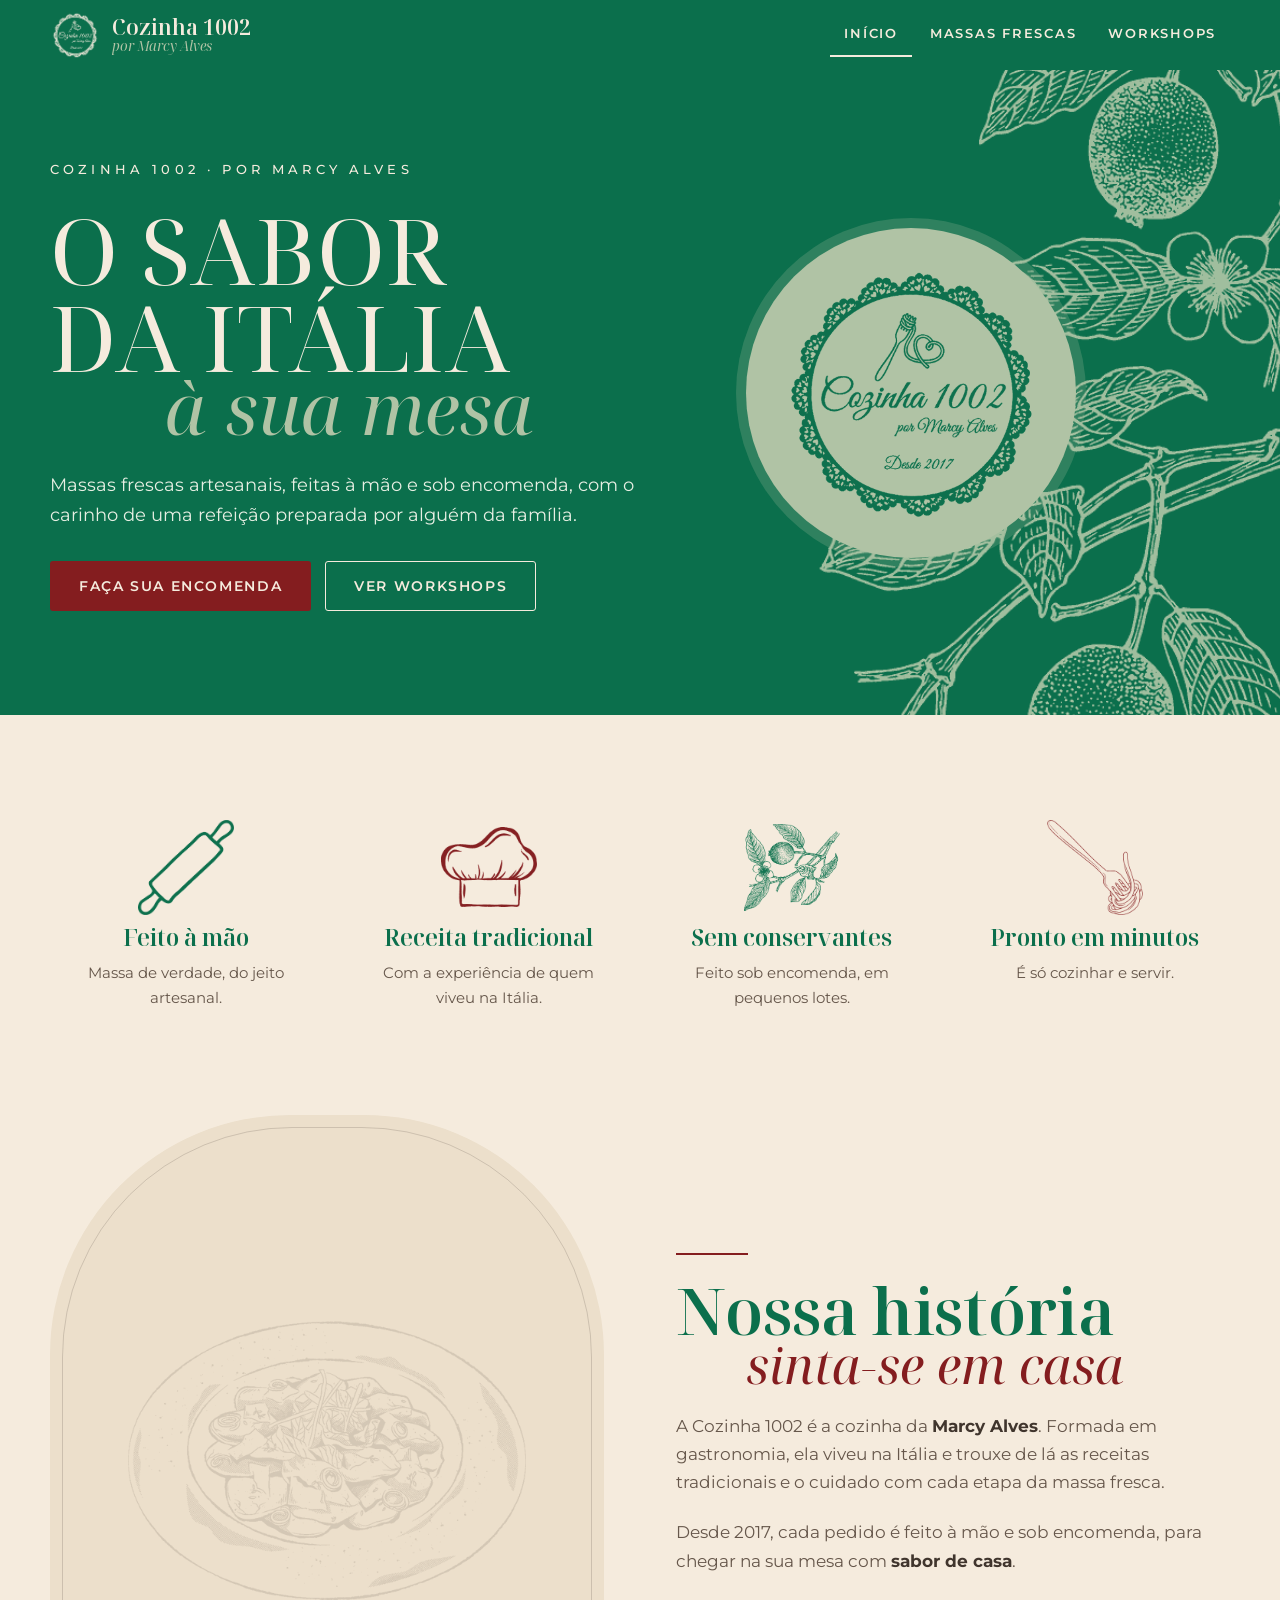
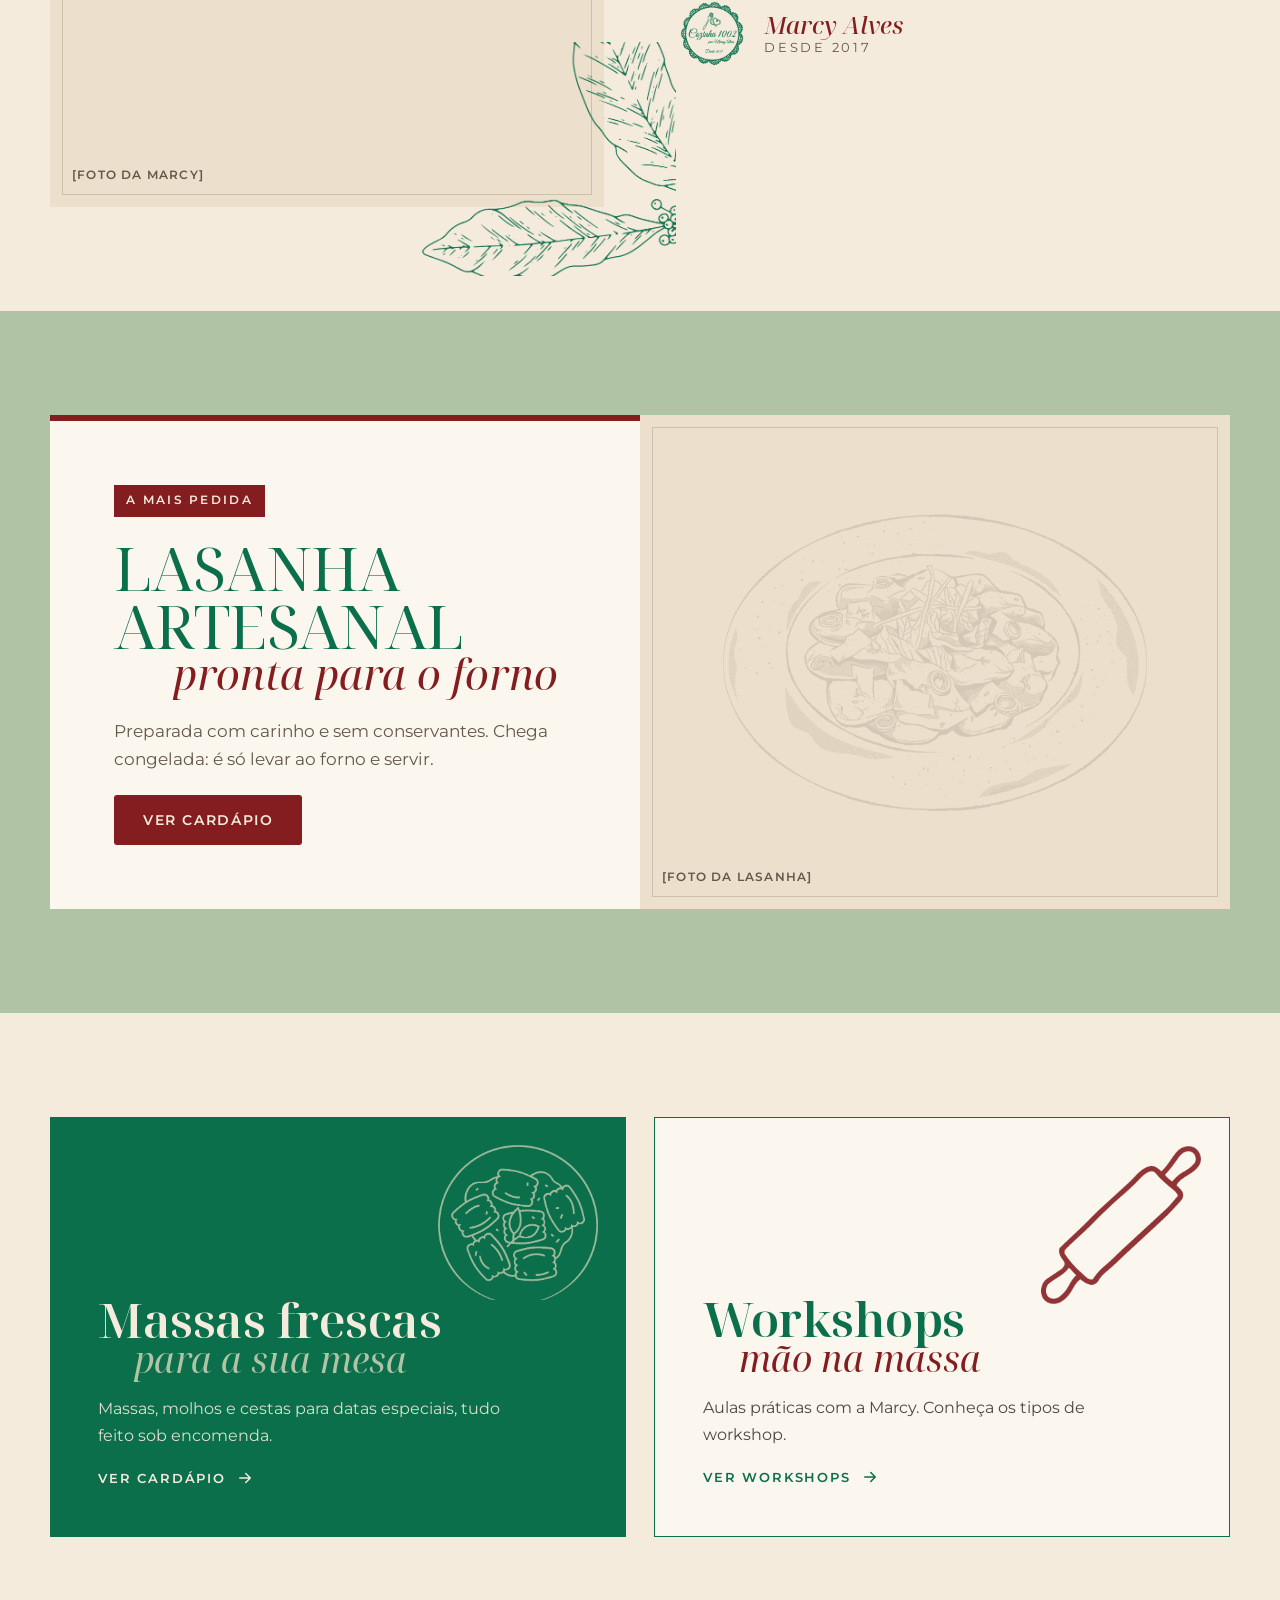
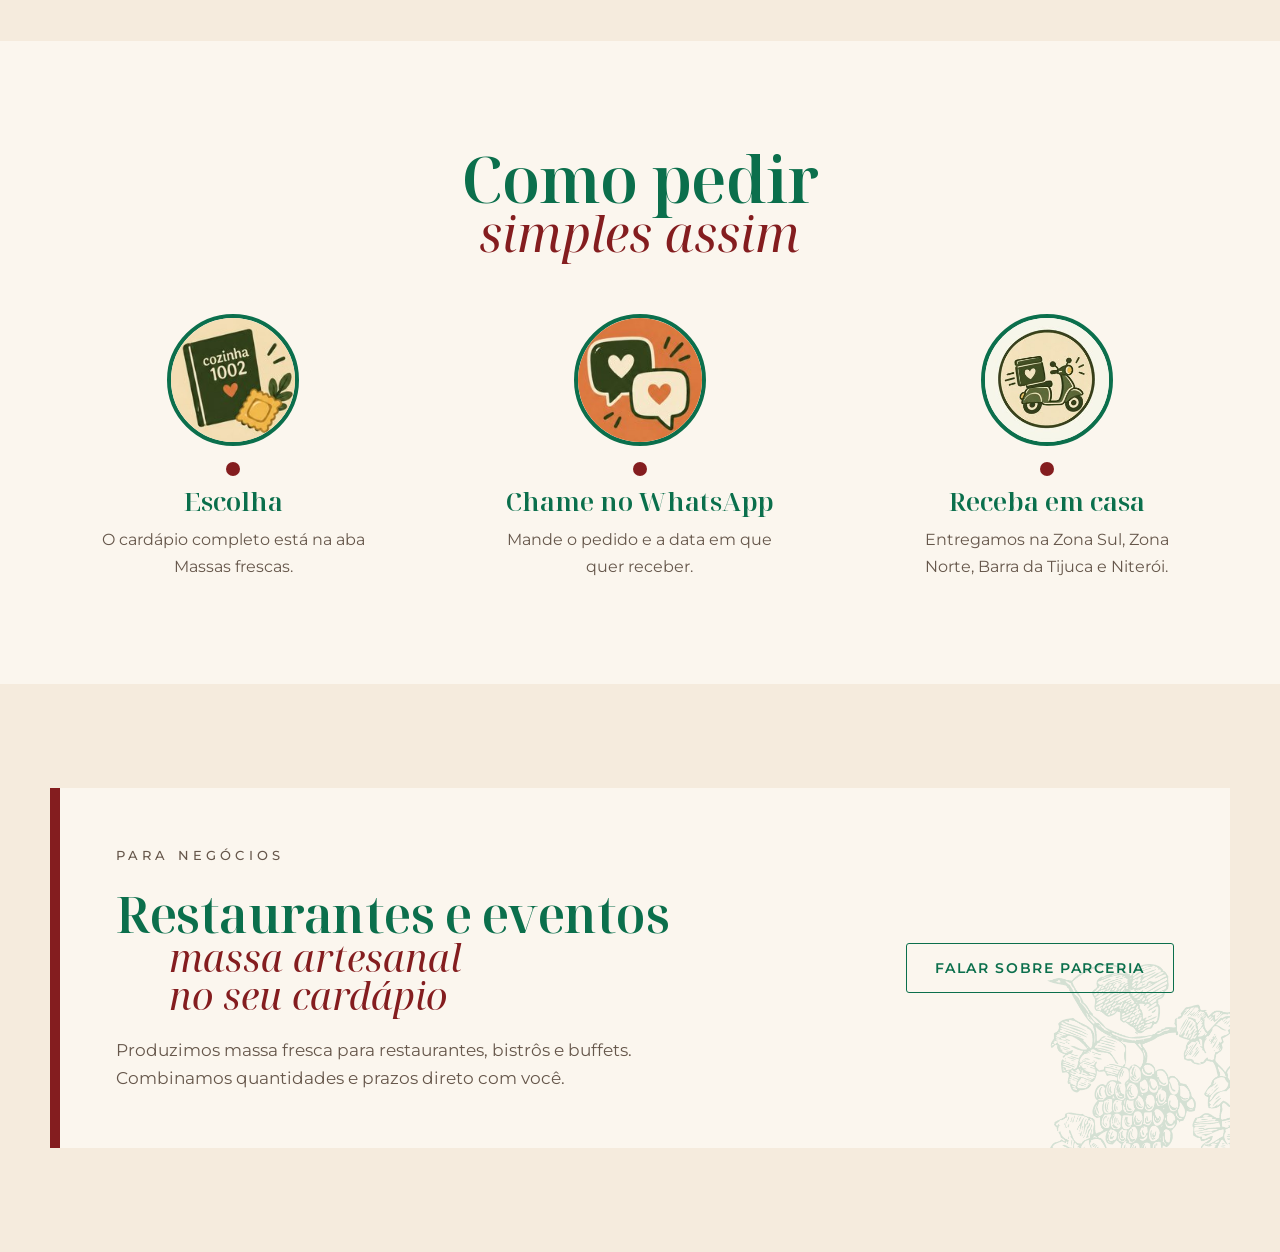
==== index.html @ 4627c017 "Site Cozinha 1002: página inicial, workshops e link para o cardápio no Canva - Página inicial com a " ====
<!doctype html>
<html lang="pt-BR">
<head>
<meta charset="utf-8">
<meta name="viewport" content="width=device-width, initial-scale=1, viewport-fit=cover">
<title>Cozinha 1002</title>
<meta name="description" content="Cozinha 1002 por Marcy Alves: massas frescas artesanais feitas à mão, sob encomenda, no Rio de Janeiro. Desde 2017.">
<link rel="preconnect" href="https://fonts.googleapis.com">
<link rel="preconnect" href="https://fonts.gstatic.com" crossorigin>
<link rel="stylesheet" href="https://fonts.googleapis.com/css2?family=Montserrat:wght@400;500;600;700&family=Noto+Serif+Display:ital,wght@0,400;0,600;0,700;1,400;1,500&display=swap">
<link rel="stylesheet" href="style.css">
</head>
<body>

<header class="topo faixa">
  <div class="miolo">
    <a class="marca" href="#inicio" aria-label="Cozinha 1002, página inicial">
      <img class="logo" src="img/logo-creme.png" alt="" width="50" height="50">
      <span class="marca-nome"><b>Cozinha 1002</b><i>por Marcy Alves</i></span>
    </a>
    <!-- ============================================================
         MASSAS FRESCAS = site publicado no Canva (abre direto, inteiro).
         O Canva não deixa esse site ser carregado dentro de outro
         (X-Frame-Options: SAMEORIGIN), então o menu leva até ele.
         Se o endereço do site do Canva mudar, troque em TODOS os links
         com class="link-cardapio" (menu, capa, lasanha e porta verde).
         No Canva, ponha um botão "Voltar ao início" apontando para cá.
         ============================================================ -->
    <nav class="menu" aria-label="Menu principal">
      <a href="#inicio">Início</a>
      <a class="link-cardapio" href="https://platypus-v4bv8j.my.canva.site/c-pia-de-card-pio-cozinha-1002-site">Massas frescas</a>
      <a href="#workshops">Workshops</a>
    </nav>
  </div>
</header>

<main>

  <!-- ===================== ABA: WORKSHOPS ===================== -->
  <section class="aba" id="workshops" aria-labelledby="titulo-workshops">
    <div class="capa capa-aba faixa">
      <span class="ilustra i-ramo-capa" aria-hidden="true"></span>
      <div class="miolo">
        <div class="capa-texto">
          <span class="sobrelinha">Cozinha 1002</span>
          <h1 id="titulo-workshops"><span class="t1">Workshops</span><span class="t2">mão na massa</span></h1>
          <p class="lead">Aulas práticas com a Marcy Alves, para aprender a fazer massa fresca de verdade. Conheça os workshops que ela oferece.</p>
        </div>
      </div>
    </div>

    <div class="secao faixa">
      <div class="miolo">
        <div class="cabeca">
          <span class="sobrelinha" style="color: var(--marrom-suave)">Workshops</span>
          <h2 class="titulo"><span class="t1">Tipos de workshop</span><span class="t2">aprenda com quem faz</span></h2>
        </div>
        <div class="tipos">
          <article class="tipo">
            <div class="foto"><span>[Foto do workshop]</span></div>
            <div class="tipo-corpo">
              <span class="tipo-num">01</span>
              <h3>[Nome do workshop]</h3>
              <p>[O que se aprende e se prepara nesse workshop]</p>
            </div>
          </article>
          <article class="tipo">
            <div class="foto"><span>[Foto do workshop]</span></div>
            <div class="tipo-corpo">
              <span class="tipo-num">02</span>
              <h3>[Nome do workshop]</h3>
              <p>[O que se aprende e se prepara nesse workshop]</p>
            </div>
          </article>
          <article class="tipo">
            <div class="foto"><span>[Foto do workshop]</span></div>
            <div class="tipo-corpo">
              <span class="tipo-num">03</span>
              <h3>[Nome do workshop]</h3>
              <p>[O que se aprende e se prepara nesse workshop]</p>
            </div>
          </article>
        </div>
      </div>
    </div>

    <div class="secao junto faixa">
      <div class="miolo">
        <div class="convite">
          <span class="ilustra i-chapeu pastel" aria-hidden="true"></span>
          <div>
            <h2 class="titulo"><span class="t1">Quer participar?</span><span class="t2">fale com a Marcy</span></h2>
            <p>Pergunte sobre o workshop que mais te interessa e as próximas datas.</p>
          </div>
          <div class="botoes"><a class="botao botao-vermelho" href="https://wa.me/5521966134875" target="_blank" rel="noopener">Chamar no WhatsApp</a></div>
        </div>
      </div>
    </div>
  </section>

  <!-- ===================== ABA: INÍCIO (padrão) ===================== -->
  <div id="inicio">
    <section class="capa faixa">
      <span class="ilustra i-ramo-capa" aria-hidden="true"></span>
      <div class="miolo">
        <div class="capa-texto">
          <span class="sobrelinha">Cozinha 1002 · por Marcy Alves</span>
          <h1><span class="t1">O sabor da Itália</span><span class="t2">à sua mesa</span></h1>
          <p class="lead">Massas frescas artesanais, feitas à mão e sob encomenda, com o carinho de uma refeição preparada por alguém da família.</p>
          <div class="botoes">
            <a class="botao botao-vermelho link-cardapio" href="https://platypus-v4bv8j.my.canva.site/c-pia-de-card-pio-cozinha-1002-site">Faça sua encomenda</a>
            <a class="botao botao-claro" href="#workshops">Ver workshops</a>
          </div>
        </div>
        <div class="medalha">
          <img class="logo" src="img/logo-verde.png" alt="Logo Cozinha 1002 por Marcy Alves, desde 2017" width="420" height="420">
        </div>
      </div>
    </section>

    <section class="secao faixa" aria-label="O que nos define">
      <div class="miolo">
        <ul class="valores">
          <li><span class="ilustra i-rolo" aria-hidden="true"></span><h3>Feito à mão</h3><p>Massa de verdade, do jeito artesanal.</p></li>
          <li><span class="ilustra i-chapeu" aria-hidden="true"></span><h3>Receita tradicional</h3><p>Com a experiência de quem viveu na Itália.</p></li>
          <li><span class="ilustra i-ramo" aria-hidden="true"></span><h3>Sem conservantes</h3><p>Feito sob encomenda, em pequenos lotes.</p></li>
          <li><span class="ilustra i-garfo" aria-hidden="true"></span><h3>Pronto em minutos</h3><p>É só cozinhar e servir.</p></li>
        </ul>
      </div>
    </section>

    <section class="secao junto faixa" aria-labelledby="titulo-historia">
      <div class="miolo">
        <div class="dupla">
          <div class="historia-foto">
            <div class="foto"><span>[Foto da Marcy]</span></div>
            <span class="ilustra i-folhas" aria-hidden="true"></span>
          </div>
          <div class="texto">
            <hr class="fio">
            <h2 class="titulo" id="titulo-historia"><span class="t1">Nossa história</span><span class="t2">sinta-se em casa</span></h2>
            <p>A Cozinha 1002 é a cozinha da <strong>Marcy Alves</strong>. Formada em gastronomia, ela viveu na Itália e trouxe de lá as receitas tradicionais e o cuidado com cada etapa da massa fresca.</p>
            <p>Desde 2017, cada pedido é feito à mão e sob encomenda, para chegar na sua mesa com <strong>sabor de casa</strong>.</p>
            <div class="assinatura-marcy">
              <img class="logo" src="img/logo-verde.png" alt="" width="72" height="72">
              <span><b>Marcy Alves</b><small>Desde 2017</small></span>
            </div>
          </div>
        </div>
      </div>
    </section>

    <section class="secao pastel faixa" aria-labelledby="titulo-lasanha">
      <div class="miolo">
        <div class="lasanha">
          <div class="texto">
            <span class="selo">A mais pedida</span>
            <h2 class="titulo" id="titulo-lasanha"><span class="t1">Lasanha artesanal</span><span class="t2">pronta para o forno</span></h2>
            <p>Preparada com carinho e sem conservantes. Chega congelada: é só levar ao forno e servir.</p>
            <a class="botao botao-vermelho link-cardapio" href="https://platypus-v4bv8j.my.canva.site/c-pia-de-card-pio-cozinha-1002-site">Ver cardápio</a>
          </div>
          <div class="foto"><span>[Foto da lasanha]</span></div>
        </div>
      </div>
    </section>

    <section class="secao faixa" aria-label="Encomendas e workshops">
      <div class="miolo">
        <div class="portas">
          <a class="porta verde link-cardapio" href="https://platypus-v4bv8j.my.canva.site/c-pia-de-card-pio-cozinha-1002-site">
            <span class="ilustra i-ravioli" aria-hidden="true"></span>
            <h2 class="titulo"><span class="t1">Massas frescas</span><span class="t2">para a sua mesa</span></h2>
            <p>Massas, molhos e cestas para datas especiais, tudo feito sob encomenda.</p>
            <span class="seta">Ver cardápio <svg viewBox="0 0 24 24" fill="none" stroke="currentColor" stroke-width="2" stroke-linecap="round" stroke-linejoin="round" aria-hidden="true"><path d="M5 12h14M13 6l6 6-6 6"/></svg></span>
          </a>
          <a class="porta clara" href="#workshops">
            <span class="ilustra i-rolo vermelho" aria-hidden="true"></span>
            <h2 class="titulo"><span class="t1">Workshops</span><span class="t2">mão na massa</span></h2>
            <p>Aulas práticas com a Marcy. Conheça os tipos de workshop.</p>
            <span class="seta" style="color: var(--verde)">Ver workshops <svg viewBox="0 0 24 24" fill="none" stroke="currentColor" stroke-width="2" stroke-linecap="round" stroke-linejoin="round" aria-hidden="true"><path d="M5 12h14M13 6l6 6-6 6"/></svg></span>
          </a>
        </div>
      </div>
    </section>

    <section class="secao papel faixa" aria-labelledby="titulo-pedir">
      <div class="miolo">
        <div class="cabeca centro">
          <h2 class="titulo centro" id="titulo-pedir"><span class="t1">Como pedir</span><span class="t2">simples assim</span></h2>
        </div>
        <ol class="passos">
          <li>
            <span class="icone"><img src="img/icone-cardapio.jpg" alt=""></span>
            <span class="ponto" aria-hidden="true"></span>
            <h3>Escolha</h3>
            <p>O cardápio completo está na aba Massas frescas.</p>
          </li>
          <li>
            <span class="icone"><img src="img/icone-conversa.jpg" alt=""></span>
            <span class="ponto" aria-hidden="true"></span>
            <h3>Chame no WhatsApp</h3>
            <p>Mande o pedido e a data em que quer receber.</p>
          </li>
          <li>
            <span class="icone"><img src="img/icone-delivery.jpg" alt=""></span>
            <span class="ponto" aria-hidden="true"></span>
            <h3>Receba em casa</h3>
            <p>Entregamos na Zona Sul, Zona Norte, Barra da Tijuca e Niterói.</p>
          </li>
        </ol>
      </div>
    </section>

    <section class="secao faixa" aria-labelledby="titulo-negocios">
      <div class="miolo">
        <div class="negocios">
          <span class="ilustra i-uvas" aria-hidden="true"></span>
          <div class="texto">
            <span class="sobrelinha" style="color: var(--marrom-suave)">Para negócios</span>
            <h2 class="titulo" id="titulo-negocios"><span class="t1">Restaurantes e eventos</span><span class="t2">massa artesanal no seu cardápio</span></h2>
            <p>Produzimos massa fresca para restaurantes, bistrôs e buffets. Combinamos quantidades e prazos direto com você.</p>
          </div>
          <div class="botoes"><a class="botao botao-verde" href="https://wa.me/5521966134875" target="_blank" rel="noopener">Falar sobre parceria</a></div>
        </div>
      </div>
    </section>
  </div>

</main>

</body>
</html>
---- style.css ----
/* Cozinha 1002 · HTML + CSS puro, seguindo o Brandbook (manual da marca)
   Cores: verde principal, creme neutro, vermelho, verde acinzentado pastel, marrom.
   Tipos: Noto Serif Display (títulos), Noto Serif Display Itálico (subtítulos), Montserrat (textos).
   Layout: faixas de largura total; ilustrações botânicas do manual como ornamento; abas por :target (sem JS). */
:root {
  --verde: #0b6f4c;
  --verde-escuro: #085d40;
  --creme: #f5ebdd;
  --vermelho: #841d1f;
  --vermelho-escuro: #6a1618;
  --pastel: #b0c3a5;
  --marrom: #40352d;

  --papel: #fbf6ee;
  --creme-2: #ecdfcb;
  --marrom-suave: #66574b;
  --linha: #dccdb6;

  --titulo: "Noto Serif Display", "Playfair Display", Georgia, "Times New Roman", serif;
  --texto: "Montserrat", "Lato", "Open Sans", system-ui, -apple-system, "Segoe UI", sans-serif;

  --largura: 1180px;
  color-scheme: light;
}

* { box-sizing: border-box; }
html { scroll-behavior: smooth; }
body {
  margin: 0;
  background: var(--creme);
  color: var(--marrom);
  font-family: var(--texto);
  font-size: 16.5px;
  line-height: 1.7;
  overflow-x: hidden;
}
img { max-width: 100%; display: block; }
a { color: inherit; }
:focus-visible { outline: 3px solid var(--vermelho); outline-offset: 3px; }
.verde :focus-visible, .capa :focus-visible, .rodape :focus-visible, .topo :focus-visible { outline-color: var(--creme); }

.faixa {
  position: relative;
  padding-left: max(16px, env(safe-area-inset-left, 0px));
  padding-right: max(16px, env(safe-area-inset-right, 0px));
}
.miolo { position: relative; max-width: var(--largura); margin-inline: auto; }
p { margin: 0; }
h1, h2, h3 { margin: 0; font-family: var(--titulo); font-weight: 600; line-height: 1.05; text-wrap: balance; }

/* ---------- Ilustrações do manual (PNG nas cores da marca) ---------- */
.ilustra { display: block; pointer-events: none; background: var(--img) center / contain no-repeat; }
.i-ramo-capa { --img: url("img/ramo-capa-pastel.png"); aspect-ratio: 900 / 1170; }
.i-ramo { --img: url("img/ramo-verde.png"); aspect-ratio: 700 / 634; }
.i-ramo.vermelho { --img: url("img/ramo-vermelho.png"); }
.i-folhas { --img: url("img/folhas-verde.png"); aspect-ratio: 560 / 515; }
.i-ravioli { --img: url("img/ravioli-pastel.png"); aspect-ratio: 460 / 445; }
.i-ravioli.verde { --img: url("img/ravioli-verde.png"); }
.i-uvas { --img: url("img/uvas-verde.png"); aspect-ratio: 600 / 611; }
.i-rolo { --img: url("img/rolo-verde.png"); aspect-ratio: 450 / 445; }
.i-rolo.vermelho { --img: url("img/rolo-vermelho.png"); }
.i-chapeu { --img: url("img/chapeu-vermelho.png"); aspect-ratio: 500 / 416; }
.i-chapeu.pastel { --img: url("img/chapeu-pastel.png"); }
.i-garfo { --img: url("img/garfo-vermelho.png"); aspect-ratio: 500 / 495; }
img.logo { height: auto; }

/* ---------- Tipografia da marca ---------- */
.sobrelinha {
  font-family: var(--texto); font-weight: 500; font-size: 13px;
  letter-spacing: 0.32em; text-transform: uppercase;
}
.titulo { display: grid; justify-items: start; }
.titulo .t1 { font-size: clamp(38px, 5.4vw, 64px); letter-spacing: -0.01em; color: var(--verde); }
.titulo .t2 {
  font-style: italic; font-weight: 400; font-size: clamp(30px, 4.2vw, 50px);
  color: var(--vermelho); line-height: 1; margin-top: -0.08em; padding-left: 1.4em;
}
.titulo.centro { justify-items: center; text-align: center; }
.titulo.centro .t2 { padding-left: 0; }
.fio { width: 72px; height: 2px; background: var(--vermelho); border: 0; margin: 0; }

/* ---------- Botões ---------- */
.botoes { display: flex; flex-wrap: wrap; gap: 14px; align-items: center; }
.botao {
  display: inline-flex; align-items: center; justify-content: center; gap: 10px;
  min-height: 50px; padding: 12px 28px; border-radius: 3px;
  font-family: var(--texto); font-weight: 600; font-size: 13.5px;
  letter-spacing: 0.12em; text-transform: uppercase; text-decoration: none;
  border: 1.5px solid transparent; transition: background .2s, color .2s, border-color .2s;
}
.botao svg { width: 18px; height: 18px; flex: none; }
.botao-vermelho { background: var(--vermelho); color: var(--creme); }
.botao-vermelho:hover { background: var(--vermelho-escuro); }
.botao-claro { border-color: var(--creme); color: var(--creme); }
.botao-claro:hover { background: var(--creme); color: var(--verde); }
.botao-verde { border-color: var(--verde); color: var(--verde); }
.botao-verde:hover { background: var(--verde); color: var(--creme); }

/* ---------- Cabeçalho ---------- */
body::before {
  content: ""; position: fixed; inset: 0 0 auto;
  height: env(safe-area-inset-top, 0px); z-index: 10; background: var(--verde);
}
.topo { position: sticky; top: env(safe-area-inset-top, 0px); z-index: 9; background: var(--verde); color: var(--creme); }
.topo .miolo {
  display: flex; align-items: center; justify-content: space-between;
  gap: 10px 24px; flex-wrap: wrap; padding-block: 10px;
}
.marca { display: flex; align-items: center; gap: 12px; text-decoration: none; }
.marca .logo { width: 50px; }
.marca-nome { display: grid; line-height: 1.1; }
.marca-nome b { font-family: var(--titulo); font-weight: 600; font-size: 21px; }
.marca-nome i { font-family: var(--titulo); font-size: 13.5px; color: var(--pastel); }
.menu { display: flex; flex-wrap: wrap; gap: 4px; }
.menu a {
  text-decoration: none; font-weight: 600; font-size: 12.5px; letter-spacing: 0.14em; text-transform: uppercase;
  padding: 10px 14px; min-height: 44px; display: inline-flex; align-items: center;
  border-bottom: 2px solid transparent; transition: border-color .2s, color .2s;
}
.menu a:hover { border-bottom-color: var(--pastel); }
body:not(:has(.aba:target)) .menu a[href="#inicio"],
body:has(#workshops:target) .menu a[href="#workshops"] { border-bottom-color: var(--creme); }

/* ---------- Abas (CSS puro) ---------- */
.aba { display: none; scroll-margin-top: 130px; }
.aba:target { display: block; animation: entra .5s ease both; }
.aba:target ~ #inicio { display: none; }
#inicio { scroll-margin-top: 130px; }
@keyframes entra { from { opacity: .3; } to { opacity: 1; } }

/* ---------- Capa (topo verde) ---------- */
.capa { background: var(--verde); color: var(--creme); overflow: hidden; }
.capa .i-ramo-capa {
  position: absolute; width: min(46vw, 560px);
  right: max(-80px, -6vw); top: -40px; opacity: .95;
}
.capa .miolo { padding-block: 88px 104px; }
.capa-texto { position: relative; z-index: 1; display: grid; gap: 26px; justify-items: start; max-width: 620px; }
.capa .sobrelinha { color: var(--creme); }
.capa h1 { display: grid; justify-items: start; }
.capa h1 .t1 {
  font-weight: 400; text-transform: uppercase; letter-spacing: 0.01em;
  font-size: clamp(44px, 7.2vw, 92px); line-height: .95; color: var(--creme);
}
.capa h1 .t2 {
  font-style: italic; font-weight: 400; font-size: clamp(36px, 5.6vw, 72px); line-height: 1;
  color: var(--pastel); padding-left: 1.6em; margin-top: -0.12em;
}
.capa .lead { font-size: 17.5px; color: #e7efe3; max-width: 34em; }
.capa .botoes { margin-top: 6px; }

.medalha {
  position: absolute; z-index: 1; right: clamp(40px, 12vw, 190px); top: 50%; translate: 0 -50%;
  width: clamp(220px, 26vw, 330px); aspect-ratio: 1; border-radius: 50%;
  background: var(--pastel); display: grid; place-items: center;
  box-shadow: 0 0 0 10px rgba(176, 195, 165, .22);
}
.medalha .logo { width: 84%; }

.capa-aba .miolo { padding-block: 72px 80px; }
.capa-aba h1 .t1 { font-size: clamp(44px, 7vw, 84px); }
.chips { display: flex; flex-wrap: wrap; gap: 10px; }
.chips span {
  border: 1px solid var(--pastel); color: var(--creme); border-radius: 999px;
  padding: 6px 16px; font-size: 14px; font-weight: 500;
}

/* ---------- Seções ---------- */
.secao .miolo { padding-block: 104px; }
.secao.junto .miolo { padding-top: 0; }
.secao.papel { background: var(--papel); }
.secao.pastel { background: var(--pastel); }
.cabeca { display: grid; gap: 18px; justify-items: start; margin-bottom: 56px; max-width: 46em; }
.cabeca.centro { justify-items: center; text-align: center; margin-inline: auto; }
.cabeca p { color: var(--marrom-suave); font-size: 17px; }

.dupla { display: grid; grid-template-columns: minmax(0, 1fr) minmax(0, 1fr); gap: 72px; align-items: center; }
.texto { display: grid; gap: 22px; justify-items: start; }
.texto > p { color: var(--marrom-suave); max-width: 33em; }
.texto > p strong { color: var(--marrom); font-weight: 700; }

/* Valores */
.valores { list-style: none; margin: 0; padding: 0; display: grid; grid-template-columns: repeat(4, minmax(0, 1fr)); gap: 32px; }
.valores li { display: grid; gap: 10px; justify-items: center; text-align: center; align-content: start; }
.valores .ilustra { width: 96px; height: 96px; }
.valores h3 { font-size: 23px; color: var(--verde); }
.valores p { color: var(--marrom-suave); font-size: 15px; max-width: 16em; }

/* Fotos: espaços reservados com o prato do manual ao fundo */
.foto {
  position: relative; overflow: hidden; background: var(--creme-2);
  aspect-ratio: 4 / 5; max-width: 100%;
  display: flex; align-items: flex-end; justify-content: flex-start;
}
.foto::before {
  content: ""; position: absolute; inset: 18% 14%; opacity: .14;
  background: url("img/prato-marrom.png") center / contain no-repeat;
}
.foto::after { content: ""; position: absolute; inset: 12px; border: 1px solid rgba(64, 53, 45, .18); pointer-events: none; }
.foto span {
  position: relative; margin: 22px; font-size: 12px; font-weight: 600; letter-spacing: .1em; text-transform: uppercase;
  color: var(--marrom-suave);
}
.foto.larga { aspect-ratio: 4 / 3; }
.foto.quadrada { aspect-ratio: 1 / 1; }

/* Nossa história */
.historia-foto { position: relative; }
.historia-foto .foto { border-radius: 240px 240px 0 0; }
.historia-foto .foto::after { border-radius: 230px 230px 0 0; }
.historia-foto .i-folhas { position: absolute; width: 46%; right: -13%; bottom: -10%; }
.assinatura-marcy { display: flex; align-items: center; gap: 16px; }
.assinatura-marcy .logo { width: 72px; }
.assinatura-marcy span { display: grid; line-height: 1.3; }
.assinatura-marcy b { font-family: var(--titulo); font-style: italic; font-weight: 500; font-size: 24px; color: var(--vermelho); }
.assinatura-marcy small { font-size: 12.5px; letter-spacing: .22em; text-transform: uppercase; color: var(--marrom-suave); }

/* Lasanha: bloco no estilo do post do manual */
.lasanha { display: grid; grid-template-columns: minmax(0, 1fr) minmax(0, 1fr); background: var(--papel); }
.lasanha .texto { padding: clamp(32px, 5vw, 64px); align-content: center; border-top: 6px solid var(--vermelho); }
.lasanha .titulo .t1 { text-transform: uppercase; font-weight: 400; font-size: clamp(38px, 5vw, 60px); line-height: .98; }
.lasanha .titulo .t2 { font-size: clamp(28px, 3.4vw, 42px); }
.lasanha .foto { aspect-ratio: auto; min-height: 380px; height: 100%; }
.selo {
  display: inline-block; background: var(--vermelho); color: var(--creme);
  font-size: 11.5px; font-weight: 600; letter-spacing: .2em; text-transform: uppercase; padding: 6px 12px;
}

/* Duas portas */
.portas { display: grid; grid-template-columns: minmax(0, 1fr) minmax(0, 1fr); gap: 28px; }
.porta {
  position: relative; overflow: hidden; text-decoration: none; min-height: 420px;
  padding: clamp(32px, 4vw, 48px); display: flex; flex-direction: column; justify-content: flex-end; gap: 18px;
  transition: transform .3s;
}
.porta:hover { transform: translateY(-4px); }
.porta .ilustra { position: absolute; top: 28px; right: 28px; width: 32%; max-width: 160px; opacity: .9; }
.porta > :not(.ilustra) { position: relative; }
.porta.verde { background: var(--verde); color: var(--creme); }
.porta.verde .titulo .t1 { color: var(--creme); }
.porta.verde .titulo .t2 { color: var(--pastel); }
.porta.clara { background: var(--papel); border: 1.5px solid var(--verde); }
.porta .titulo .t1 { font-size: clamp(34px, 4vw, 48px); }
.porta .titulo .t2 { font-size: clamp(26px, 3vw, 36px); padding-left: 1em; }
.porta p { max-width: 26em; font-size: 15.5px; opacity: .9; }
.porta .seta {
  display: inline-flex; align-items: center; gap: 10px; font-size: 13px; font-weight: 600;
  letter-spacing: .14em; text-transform: uppercase;
}
.porta .seta svg { width: 18px; height: 18px; transition: translate .25s; }
.porta:hover .seta svg { translate: 6px 0; }

/* Como pedir: linha com pontos vermelhos e ícones dos destaques */
.passos {
  list-style: none; margin: 0; padding: 0; position: relative;
  display: grid; grid-template-columns: repeat(3, minmax(0, 1fr)); gap: 40px;
}
.passos::before {
  content: ""; position: absolute; left: 16.6%; right: 16.6%; top: 66px; height: 1px; background: var(--marrom);
}
.passos li { position: relative; display: grid; gap: 12px; justify-items: center; text-align: center; }
.passos .icone {
  width: 132px; height: 132px; border-radius: 50%; overflow: hidden;
  border: 4px solid var(--verde); background: var(--papel);
}
.passos .icone img { width: 100%; height: 100%; object-fit: cover; }
.passos .ponto { width: 14px; height: 14px; border-radius: 50%; background: var(--vermelho); margin-top: 4px; }
.passos h3 { font-size: 26px; color: var(--verde); }
.passos p { color: var(--marrom-suave); font-size: 15.5px; max-width: 19em; }

/* Negócios */
.negocios {
  display: grid; grid-template-columns: minmax(0, 1.4fr) minmax(0, 1fr); gap: 40px; align-items: center;
  background: var(--papel); border-left: 10px solid var(--vermelho); padding: clamp(28px, 5vw, 56px);
  position: relative; overflow: hidden;
}
.negocios .i-uvas { position: absolute; width: 220px; right: -30px; bottom: -40px; opacity: .16; }
.negocios .botoes { position: relative; justify-content: flex-end; }
.negocios .titulo .t1 { font-size: clamp(34px, 4.2vw, 50px); }
.negocios .titulo .t2 { font-size: clamp(26px, 3.2vw, 38px); }

/* ---------- Cardápio ---------- */
.cardapio {
  position: relative; background: var(--papel); padding: clamp(28px, 6vw, 72px);
  display: grid; grid-template-columns: minmax(0, 1fr) minmax(0, 1fr); gap: 56px 80px;
  outline: 1px solid var(--linha); outline-offset: -14px;
}
.cardapio-topo { grid-column: 1 / -1; display: grid; gap: 14px; justify-items: center; text-align: center; }
.cardapio-topo .logo { width: 96px; }
.cardapio-topo .sobrelinha { color: var(--marrom-suave); font-size: 12px; }
.grupo { display: grid; gap: 24px; align-content: start; }
.grupo h3 {
  font-style: italic; font-weight: 400; font-size: 34px; color: var(--vermelho);
  display: flex; align-items: center; gap: 16px;
}
.grupo h3::after { content: ""; flex: 1; height: 1px; background: var(--vermelho); opacity: .5; }
.prato { display: grid; gap: 4px; }
.prato-linha { display: flex; align-items: baseline; gap: 10px; }
.prato-nome { font-family: var(--titulo); font-weight: 600; font-size: 21px; color: var(--verde); }
.prato .pontos { flex: 1; min-width: 24px; border-bottom: 2px dotted var(--pastel); translate: 0 -5px; }
.prato-preco { font-weight: 600; font-variant-numeric: tabular-nums; white-space: nowrap; }
.prato p { color: var(--marrom-suave); font-size: 14.5px; }
.prato .selo { justify-self: start; font-size: 10.5px; padding: 4px 9px; margin-bottom: 2px; }
.cardapio .i-ramo { position: absolute; width: 150px; top: 24px; right: 24px; opacity: .85; }
.cardapio .i-ravioli { position: absolute; width: 120px; left: 30px; top: 34px; opacity: .25; }

.galeria { display: grid; grid-template-columns: 1.4fr 1fr 1fr; gap: 20px; }
.galeria .foto { aspect-ratio: 4 / 5; }

/* ---------- Workshops ---------- */
.tipos { display: grid; grid-template-columns: repeat(3, minmax(0, 1fr)); gap: 28px; }
.tipo { background: var(--papel); display: grid; align-content: start; border-bottom: 4px solid var(--verde); }
.tipo .foto { aspect-ratio: 4 / 3; }
.tipo-corpo { padding: 26px 26px 30px; display: grid; gap: 10px; }
.tipo-num { font-family: var(--titulo); font-style: italic; font-size: 30px; line-height: 1; color: var(--vermelho); }
.tipo h3 { font-size: 26px; color: var(--verde); }
.tipo p { color: var(--marrom-suave); font-size: 15px; }

.convite {
  display: grid; grid-template-columns: auto minmax(0, 1fr) auto; gap: 40px; align-items: center;
  background: var(--verde); color: var(--creme); padding: clamp(28px, 5vw, 56px);
}
.convite .i-chapeu { width: 120px; }
.convite .titulo .t1 { color: var(--creme); font-size: clamp(32px, 4vw, 46px); }
.convite .titulo .t2 { color: var(--pastel); font-size: clamp(26px, 3vw, 36px); }
.convite p { color: #e7efe3; margin-top: 10px; }

/* ---------- Rodapé ---------- */
.rodape { background: var(--verde); color: var(--creme); overflow: hidden; }
.rodape .i-ramo-capa { position: absolute; width: 380px; left: -110px; bottom: -160px; opacity: .3; rotate: 180deg; }
.rodape .miolo { padding-block: 96px 64px; display: grid; gap: 56px; }
.chamada { display: grid; grid-template-columns: auto minmax(0, 1fr); gap: 48px; align-items: center; }
.chamada .medalha-rodape {
  width: 200px; aspect-ratio: 1; border-radius: 50%; background: var(--verde-escuro);
  display: grid; place-items: center; box-shadow: 0 0 0 8px rgba(245, 235, 221, .08);
}
.chamada .medalha-rodape .logo { width: 86%; }
.chamada .texto { gap: 24px; }
.chamada .titulo .t1 { color: var(--creme); }
.chamada .titulo .t2 { color: var(--pastel); }
.contatos {
  display: grid; grid-template-columns: repeat(4, minmax(0, 1fr)); gap: 28px;
  border-top: 1px solid rgba(245, 235, 221, .25); padding-top: 36px;
}
.contatos div { display: grid; gap: 6px; align-content: start; }
.contatos .sobrelinha { color: var(--pastel); font-size: 11.5px; letter-spacing: .24em; }
.contatos p { font-size: 17px; font-weight: 600; user-select: all; }
.faixa-vermelha { background: var(--vermelho); color: var(--creme); }
.faixa-vermelha .miolo {
  padding-block: 16px; display: flex; flex-wrap: wrap; justify-content: space-between; gap: 8px 24px;
  font-size: 14px;
}
.faixa-vermelha i { font-family: var(--titulo); font-size: 16px; }

/* ---------- Movimento ---------- */
/* Animações da aba Início. Tudo em CSS e só para quem não pediu "reduzir movimento".
   Usam scale/rotate/translate separados para não brigar com o translate da .medalha. */
@media (prefers-reduced-motion: no-preference) {

  /* Capa: o título aparece como massa saindo do rolo, linha por linha */
  #inicio .capa .sobrelinha { animation: surge .7s ease-out both; }
  #inicio .capa h1 .t1 { animation: abre-linha .9s cubic-bezier(.2, .7, .2, 1) .15s both; }
  #inicio .capa h1 .t2 { animation: abre-linha .9s cubic-bezier(.2, .7, .2, 1) .45s both; }
  #inicio .capa .lead { animation: surge .8s ease-out .7s both; }
  #inicio .capa .botoes { animation: surge .8s ease-out .85s both; }

  /* Medalha: chega girando como um prato servido na mesa, depois "respira" */
  #inicio .medalha {
    animation: serve 1.1s cubic-bezier(.25, 1.4, .5, 1) .3s both, respira 5s ease-in-out 1.6s infinite alternate;
  }

  /* Ilustrações botânicas balançam devagar, como ao vento */
  .capa .i-ramo-capa { transform-origin: 90% 0; animation: balanca 9s ease-in-out infinite alternate; }
  .historia-foto .i-folhas { transform-origin: 20% 100%; animation: balanca 7s ease-in-out infinite alternate-reverse; }
  .negocios .i-uvas { transform-origin: 50% 0; animation: balanca 8s ease-in-out infinite alternate; }

  /* Selo "A mais pedida" pendurado como etiqueta */
  .lasanha .selo { transform-origin: 50% -6px; animation: etiqueta 3.2s ease-in-out infinite alternate; }

  /* Valores: cada ilustração faz o seu gesto ao passar o mouse */
  .valores li:hover .i-rolo { animation: rola .9s ease-in-out; }
  .valores li:hover .i-chapeu { animation: pula .7s ease-out; }
  .valores li:hover .i-ramo { animation: sacode .8s ease-in-out; }
  .valores li:hover .i-garfo { animation: espeta .6s ease-in-out; }

  /* Portas: o ravioli gira e o rolo rola */
  .porta .ilustra { transition: rotate .6s ease, translate .6s ease; }
  .porta:hover .i-ravioli { rotate: 18deg; }
  .porta:hover .i-rolo { translate: -14px 0; rotate: -25deg; }

  /* Como pedir: os ícones inclinam ao passar o mouse */
  .passos .icone { transition: rotate .4s ease, scale .4s ease; }
  .passos li:hover .icone { rotate: -6deg; scale: 1.05; }

  /* Entradas ao rolar a página (navegadores com scroll-driven animations; nos outros tudo aparece normal) */
  @supports (animation-timeline: view()) {
    .valores li, #inicio .historia-foto, #inicio .dupla .texto, .lasanha, .portas .porta, .negocios {
      animation: sobe linear both; animation-timeline: view(); animation-range: entry 0% entry 80%;
    }
    .valores li:nth-child(2), .portas .porta:nth-child(2) { animation-range: entry 15% entry 95%; }
    .valores li:nth-child(3) { animation-range: entry 30% cover 30%; }
    .valores li:nth-child(4) { animation-range: entry 45% cover 40%; }
    .lasanha .foto { animation: revela linear both; animation-timeline: view(); animation-range: entry 10% cover 40%; }

    /* A linha do "Como pedir" é desenhada e os pontos vermelhos acendem em sequência */
    .passos::before {
      transform-origin: left; animation: desenha linear both;
      animation-timeline: view(); animation-range: entry 40% cover 45%;
    }
    .passos .ponto { animation: acende linear both; animation-timeline: view(); animation-range: entry 60% cover 40%; }
    .passos li:nth-child(2) .ponto { animation-range: entry 80% cover 45%; }
    .passos li:nth-child(3) .ponto { animation-range: entry 100% cover 50%; }
    @media (max-width: 760px) {
      .passos::before { transform-origin: top; animation-name: desenha-vertical; }
    }
  }
}

@keyframes surge { from { opacity: 0; translate: 0 18px; } }
@keyframes abre-linha {
  from { opacity: 0; translate: 0 .35em; clip-path: inset(-20% -20% 100% -20%); }
  to { opacity: 1; translate: 0 0; clip-path: inset(-20% -20% -20% -20%); }
}
@keyframes serve { from { opacity: 0; scale: .55; rotate: -50deg; } }
@keyframes respira {
  from { box-shadow: 0 0 0 10px rgba(176, 195, 165, .22); }
  to { box-shadow: 0 0 0 22px rgba(176, 195, 165, .08); }
}
@keyframes balanca { from { rotate: -2deg; } to { rotate: 2.5deg; } }
@keyframes etiqueta { from { rotate: -3deg; } to { rotate: 2deg; } }
@keyframes rola { 50% { translate: 14px 0; rotate: 40deg; } }
@keyframes pula { 40% { translate: 0 -14px; rotate: -6deg; } 70% { translate: 0 2px; } }
@keyframes sacode { 25% { rotate: -9deg; } 60% { rotate: 7deg; } }
@keyframes espeta { 45% { translate: -6px 8px; } }
@keyframes sobe { from { opacity: 0; translate: 0 40px; } }
@keyframes revela { from { clip-path: inset(0 0 0 100%); } to { clip-path: inset(0); } }
@keyframes desenha { from { scale: 0 1; } }
@keyframes desenha-vertical { from { scale: 1 0; } }
@keyframes acende { from { scale: 0; background: var(--pastel); } 60% { scale: 1.5; } }

@media (prefers-reduced-motion: reduce) {
  html { scroll-behavior: auto; }
  .aba:target { animation: none; }
  .porta, .botao, .porta .seta svg { transition: none; }
}

/* ---------- Responsivo ---------- */
@media (max-width: 1000px) {
  .medalha { position: relative; right: auto; top: auto; translate: none; margin-top: 48px; width: 240px; }
  .capa .i-ramo-capa { width: 340px; right: -150px; opacity: .22; }
  .capa .miolo { padding-block: 64px 72px; }
  .dupla, .lasanha, .negocios { grid-template-columns: minmax(0, 1fr); }
  .dupla { gap: 56px; }
  .historia-foto { max-width: 460px; }
  .valores { grid-template-columns: repeat(2, minmax(0, 1fr)); row-gap: 48px; }
  .cardapio { grid-template-columns: minmax(0, 1fr); gap: 44px; }
  .contatos { grid-template-columns: repeat(2, minmax(0, 1fr)); }
  .secao .miolo { padding-block: 76px; }
  .negocios .botoes { justify-content: flex-start; }
  .convite { grid-template-columns: minmax(0, 1fr); gap: 24px; }
  .lasanha .foto { min-height: 300px; }
}
@media (max-width: 760px) {
  .portas, .tipos, .galeria { grid-template-columns: minmax(0, 1fr); }
  .galeria .foto:not(:first-child) { display: none; }
  .galeria .foto:first-child { aspect-ratio: 4 / 3; }
  .porta { min-height: 340px; }
  .passos { grid-template-columns: minmax(0, 1fr); gap: 36px; }
  .passos::before { left: 50%; right: auto; top: 0; bottom: 0; width: 1px; height: auto; opacity: .25; }
  .chamada { grid-template-columns: minmax(0, 1fr); gap: 32px; }
  .chamada .medalha-rodape { width: 150px; }
  .cardapio .i-ramo { width: 90px; }
  .cardapio .i-ravioli { display: none; }
}
@media (max-width: 560px) {
  body { font-size: 16px; }
  .topo .miolo { justify-content: center; }
  .marca-nome i { display: none; }
  .menu { justify-content: center; }
  .menu a { padding: 8px 9px; font-size: 11.5px; letter-spacing: .1em; }
  .valores, .contatos { grid-template-columns: minmax(0, 1fr); }
  .capa h1 .t2, .titulo .t2 { padding-left: .6em; }
  .historia-foto .i-folhas { right: -4%; }
}
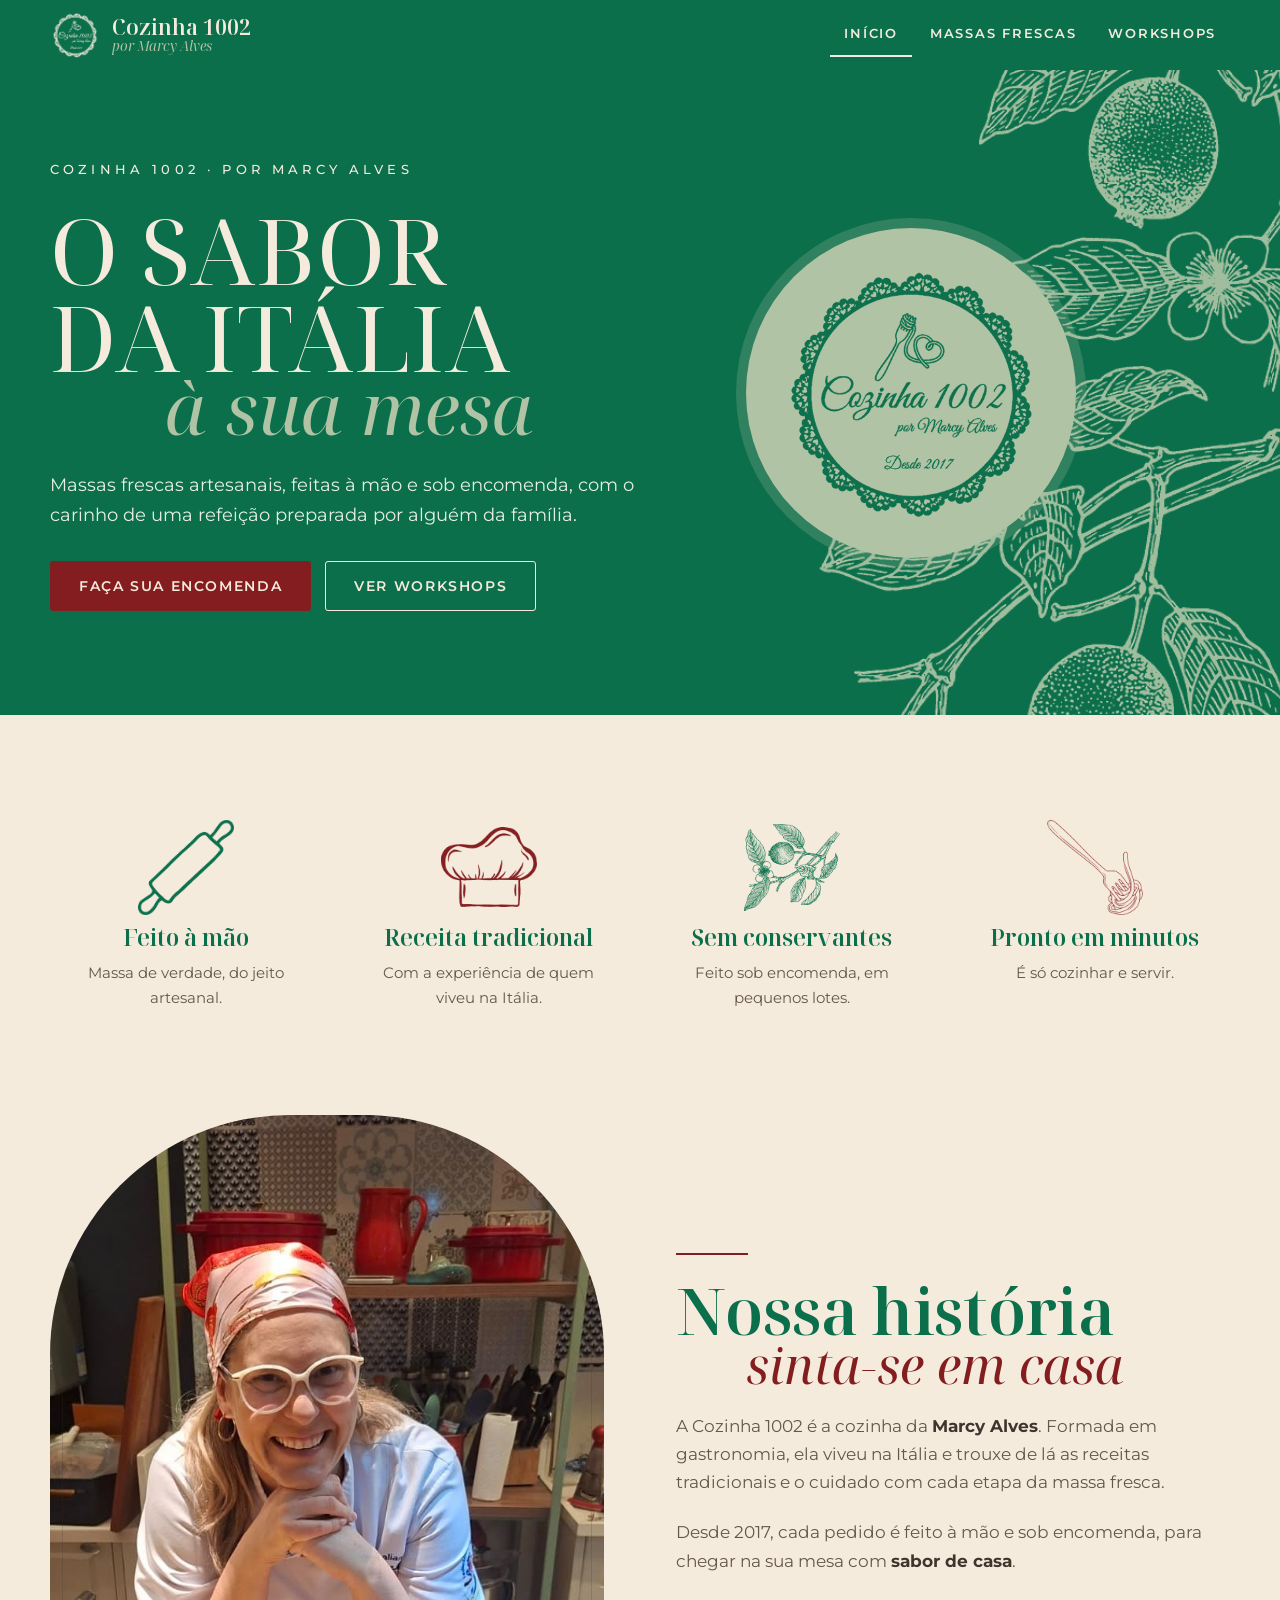
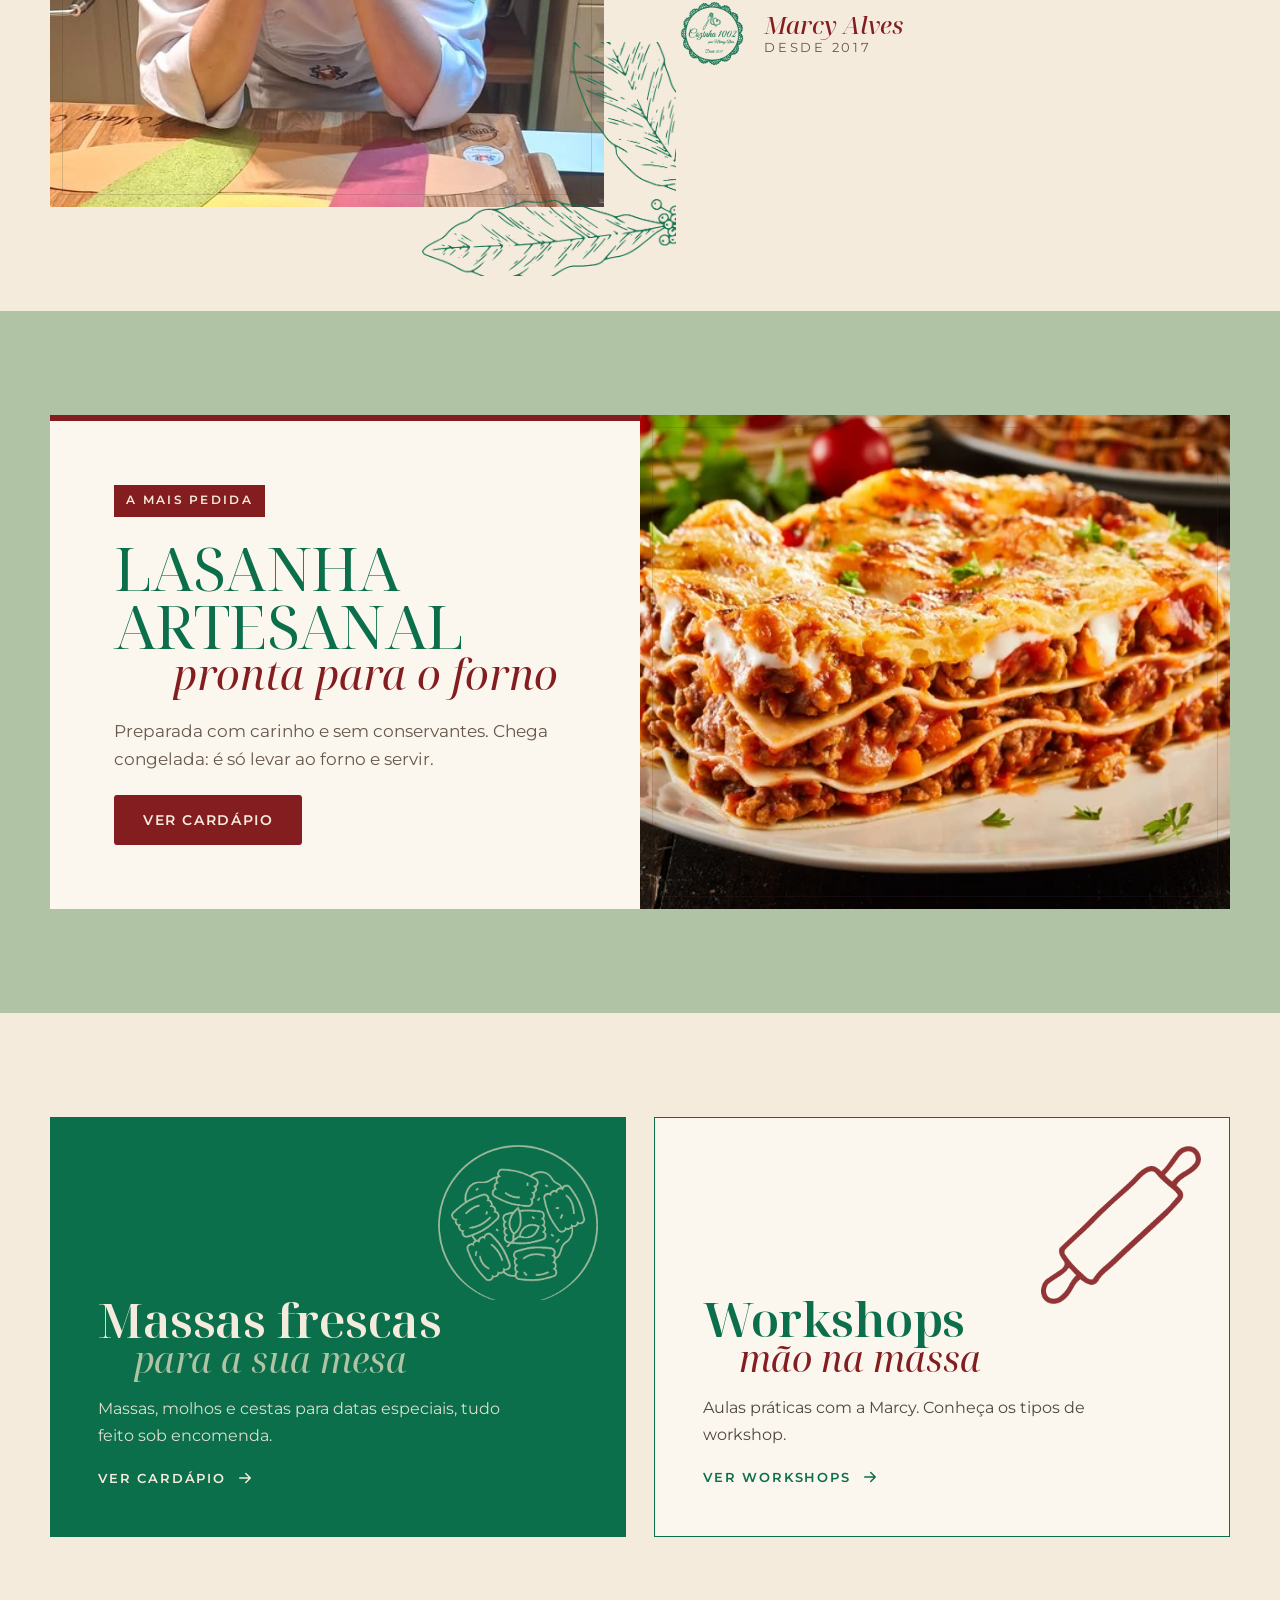
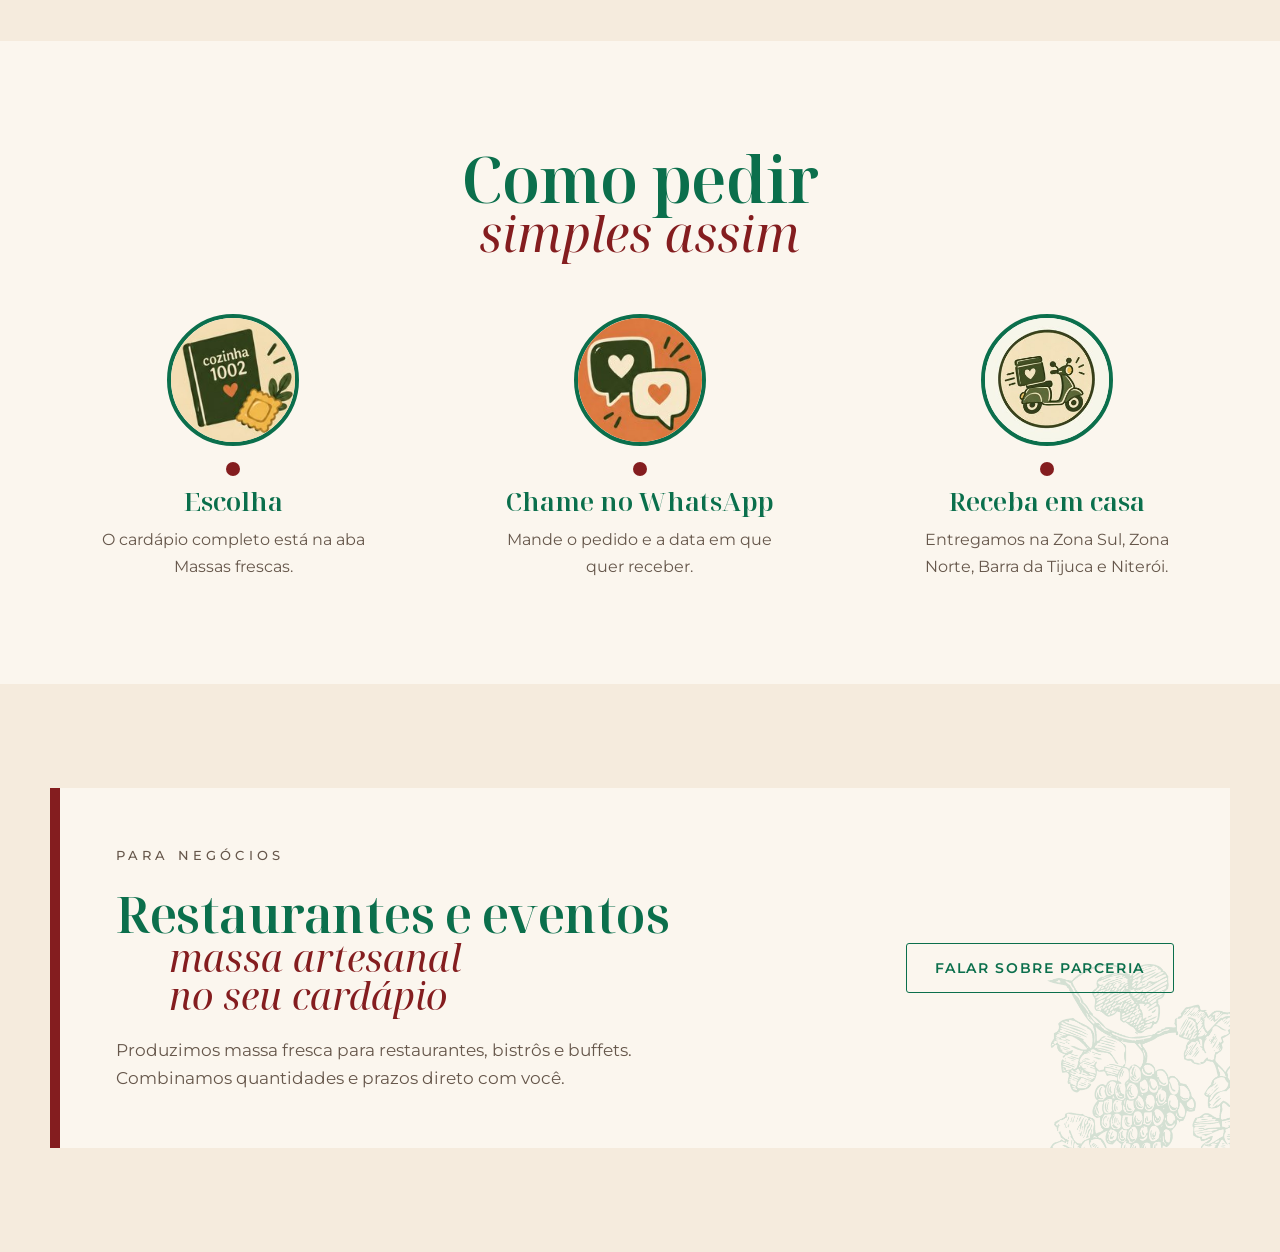
==== commit 1022f636: "Página inicial: fotos da Marcy e da lasanha Substitui os dois espaços reservados ([Foto da Marcy] e " ====
--- a/index.html
+++ b/index.html
@@ -25,78 +25,20 @@
          Se o endereço do site do Canva mudar, troque em TODOS os links
          com class="link-cardapio" (menu, capa, lasanha e porta verde).
          No Canva, ponha um botão "Voltar ao início" apontando para cá.
+
+         WORKSHOPS = mesma ideia: site publicado no Canva.
+         Se o endereço mudar, troque em TODOS os links com
+         class="link-workshops" (menu, capa e porta clara).
          ============================================================ -->
     <nav class="menu" aria-label="Menu principal">
       <a href="#inicio">Início</a>
       <a class="link-cardapio" href="https://platypus-v4bv8j.my.canva.site/c-pia-de-card-pio-cozinha-1002-site">Massas frescas</a>
-      <a href="#workshops">Workshops</a>
+      <a class="link-workshops" href="https://platypus-v4bv8j.my.canva.site/c-pia-de-workshops-cozinha-1002-site">Workshops</a>
     </nav>
   </div>
 </header>
 
 <main>
-
-  <!-- ===================== ABA: WORKSHOPS ===================== -->
-  <section class="aba" id="workshops" aria-labelledby="titulo-workshops">
-    <div class="capa capa-aba faixa">
-      <span class="ilustra i-ramo-capa" aria-hidden="true"></span>
-      <div class="miolo">
-        <div class="capa-texto">
-          <span class="sobrelinha">Cozinha 1002</span>
-          <h1 id="titulo-workshops"><span class="t1">Workshops</span><span class="t2">mão na massa</span></h1>
-          <p class="lead">Aulas práticas com a Marcy Alves, para aprender a fazer massa fresca de verdade. Conheça os workshops que ela oferece.</p>
-        </div>
-      </div>
-    </div>
-
-    <div class="secao faixa">
-      <div class="miolo">
-        <div class="cabeca">
-          <span class="sobrelinha" style="color: var(--marrom-suave)">Workshops</span>
-          <h2 class="titulo"><span class="t1">Tipos de workshop</span><span class="t2">aprenda com quem faz</span></h2>
-        </div>
-        <div class="tipos">
-          <article class="tipo">
-            <div class="foto"><span>[Foto do workshop]</span></div>
-            <div class="tipo-corpo">
-              <span class="tipo-num">01</span>
-              <h3>[Nome do workshop]</h3>
-              <p>[O que se aprende e se prepara nesse workshop]</p>
-            </div>
-          </article>
-          <article class="tipo">
-            <div class="foto"><span>[Foto do workshop]</span></div>
-            <div class="tipo-corpo">
-              <span class="tipo-num">02</span>
-              <h3>[Nome do workshop]</h3>
-              <p>[O que se aprende e se prepara nesse workshop]</p>
-            </div>
-          </article>
-          <article class="tipo">
-            <div class="foto"><span>[Foto do workshop]</span></div>
-            <div class="tipo-corpo">
-              <span class="tipo-num">03</span>
-              <h3>[Nome do workshop]</h3>
-              <p>[O que se aprende e se prepara nesse workshop]</p>
-            </div>
-          </article>
-        </div>
-      </div>
-    </div>
-
-    <div class="secao junto faixa">
-      <div class="miolo">
-        <div class="convite">
-          <span class="ilustra i-chapeu pastel" aria-hidden="true"></span>
-          <div>
-            <h2 class="titulo"><span class="t1">Quer participar?</span><span class="t2">fale com a Marcy</span></h2>
-            <p>Pergunte sobre o workshop que mais te interessa e as próximas datas.</p>
-          </div>
-          <div class="botoes"><a class="botao botao-vermelho" href="https://wa.me/5521966134875" target="_blank" rel="noopener">Chamar no WhatsApp</a></div>
-        </div>
-      </div>
-    </div>
-  </section>
 
   <!-- ===================== ABA: INÍCIO (padrão) ===================== -->
   <div id="inicio">
@@ -109,7 +51,7 @@
           <p class="lead">Massas frescas artesanais, feitas à mão e sob encomenda, com o carinho de uma refeição preparada por alguém da família.</p>
           <div class="botoes">
             <a class="botao botao-vermelho link-cardapio" href="https://platypus-v4bv8j.my.canva.site/c-pia-de-card-pio-cozinha-1002-site">Faça sua encomenda</a>
-            <a class="botao botao-claro" href="#workshops">Ver workshops</a>
+            <a class="botao botao-claro link-workshops" href="https://platypus-v4bv8j.my.canva.site/c-pia-de-workshops-cozinha-1002-site">Ver workshops</a>
           </div>
         </div>
         <div class="medalha">
@@ -133,7 +75,7 @@
       <div class="miolo">
         <div class="dupla">
           <div class="historia-foto">
-            <div class="foto"><span>[Foto da Marcy]</span></div>
+            <div class="foto"><img src="img/marcy.jpg" alt="Marcy Alves sorrindo na cozinha, com tiras de massa fresca colorida na bancada" width="704" height="1252" loading="lazy" style="object-position: center 40%"></div>
             <span class="ilustra i-folhas" aria-hidden="true"></span>
           </div>
           <div class="texto">
@@ -159,7 +101,7 @@
             <p>Preparada com carinho e sem conservantes. Chega congelada: é só levar ao forno e servir.</p>
             <a class="botao botao-vermelho link-cardapio" href="https://platypus-v4bv8j.my.canva.site/c-pia-de-card-pio-cozinha-1002-site">Ver cardápio</a>
           </div>
-          <div class="foto"><span>[Foto da lasanha]</span></div>
+          <div class="foto"><img src="img/lasanha.webp" alt="Fatia de lasanha à bolonhesa gratinada, servida no prato" width="640" height="400" loading="lazy"></div>
         </div>
       </div>
     </section>
@@ -173,7 +115,7 @@
             <p>Massas, molhos e cestas para datas especiais, tudo feito sob encomenda.</p>
             <span class="seta">Ver cardápio <svg viewBox="0 0 24 24" fill="none" stroke="currentColor" stroke-width="2" stroke-linecap="round" stroke-linejoin="round" aria-hidden="true"><path d="M5 12h14M13 6l6 6-6 6"/></svg></span>
           </a>
-          <a class="porta clara" href="#workshops">
+          <a class="porta clara link-workshops" href="https://platypus-v4bv8j.my.canva.site/c-pia-de-workshops-cozinha-1002-site">
             <span class="ilustra i-rolo vermelho" aria-hidden="true"></span>
             <h2 class="titulo"><span class="t1">Workshops</span><span class="t2">mão na massa</span></h2>
             <p>Aulas práticas com a Marcy. Conheça os tipos de workshop.</p>
--- a/style.css
+++ b/style.css
@@ -25,6 +25,9 @@
 
 * { box-sizing: border-box; }
 html { scroll-behavior: smooth; }
+/* Cursor: garfo em pixel art (ponta do dente em 2,5). Nos links também, no lugar da mãozinha. */
+html { cursor: url("img/cursor-garfo.png") 2 5, auto; }
+a, button { cursor: url("img/cursor-garfo.png") 2 5, pointer; }
 body {
   margin: 0;
   background: var(--creme);
@@ -118,8 +121,7 @@
   border-bottom: 2px solid transparent; transition: border-color .2s, color .2s;
 }
 .menu a:hover { border-bottom-color: var(--pastel); }
-body:not(:has(.aba:target)) .menu a[href="#inicio"],
-body:has(#workshops:target) .menu a[href="#workshops"] { border-bottom-color: var(--creme); }
+body:not(:has(.aba:target)) .menu a[href="#inicio"] { border-bottom-color: var(--creme); }
 
 /* ---------- Abas (CSS puro) ---------- */
 .aba { display: none; scroll-margin-top: 130px; }
@@ -201,6 +203,8 @@
   position: relative; margin: 22px; font-size: 12px; font-weight: 600; letter-spacing: .1em; text-transform: uppercase;
   color: var(--marrom-suave);
 }
+.foto img { position: absolute; inset: 0; width: 100%; height: 100%; object-fit: cover; }
+.foto:has(img)::before { display: none; }
 .foto.larga { aspect-ratio: 4 / 3; }
 .foto.quadrada { aspect-ratio: 1 / 1; }
 
